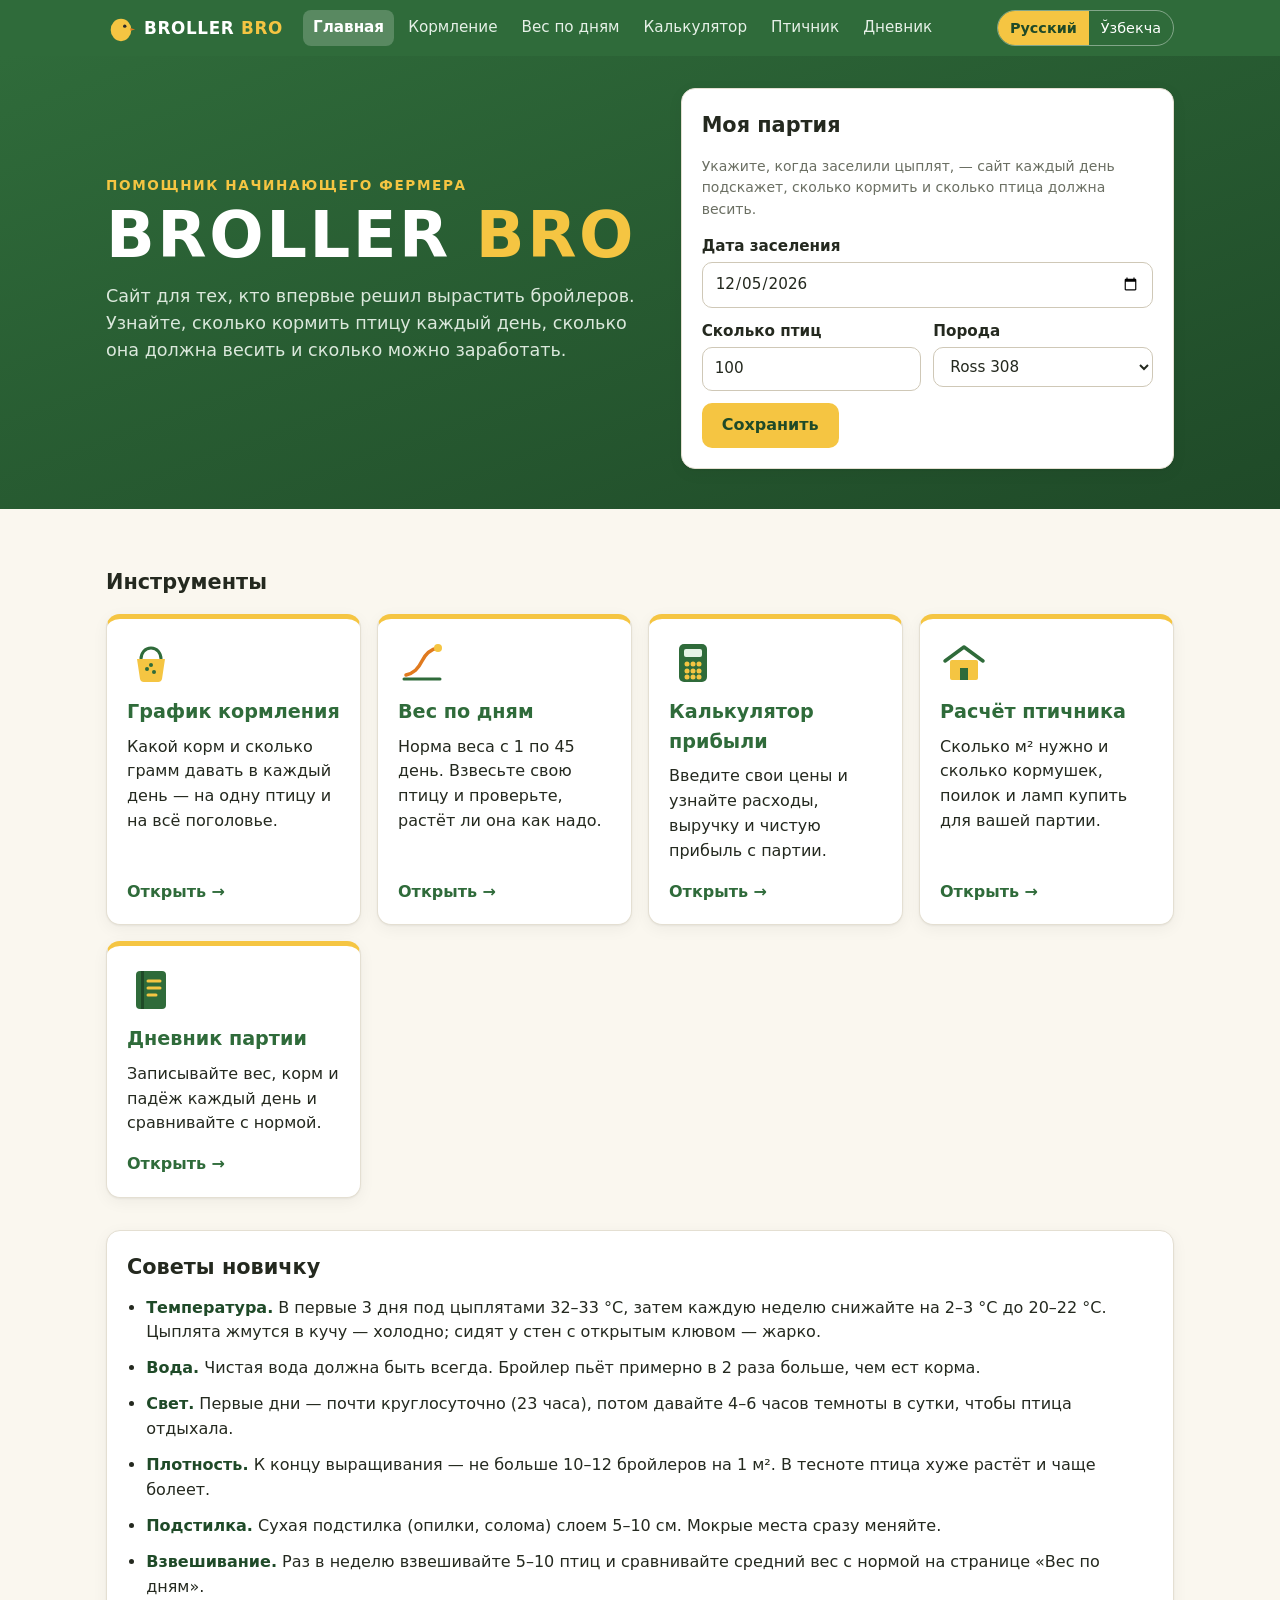
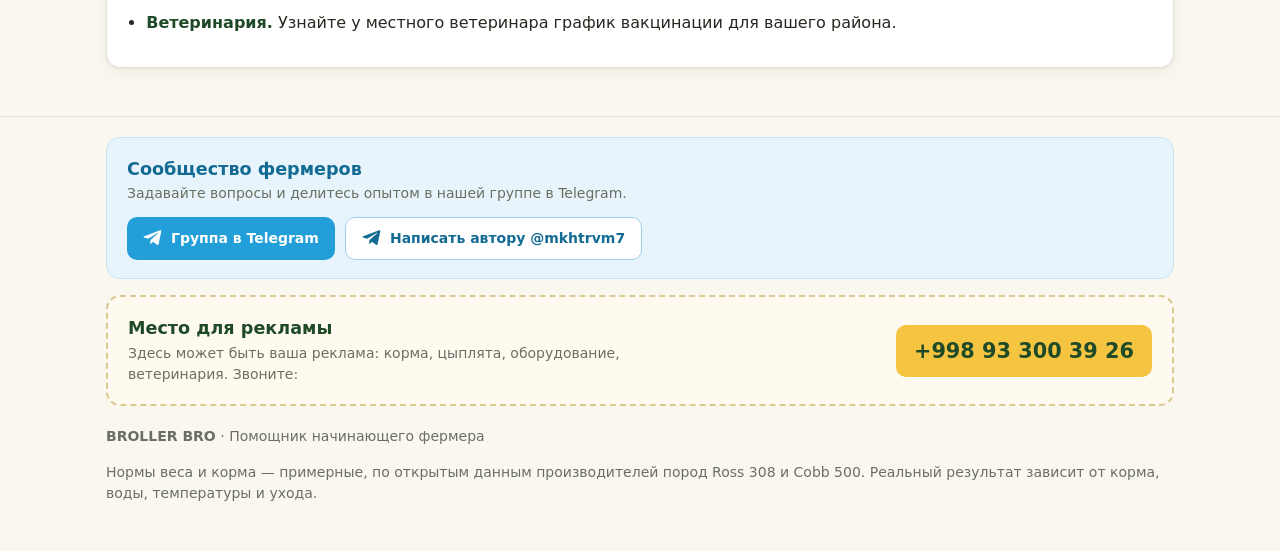
==== index.html @ 8eb661f3 "Расчёт птичника, дневник партии, блок Telegram - новая страница «Птичник»: площадь, оборудование, ра" ====
<!DOCTYPE html>
<html lang="ru">
<head>
  <meta charset="utf-8">
  <meta name="viewport" content="width=device-width, initial-scale=1">
  <title>BROLLER BRO</title>
  <link rel="stylesheet" href="css/style.css">
</head>
<body>
  <header id="site-header" class="site-header"></header>

  <section class="hero-band">
    <div class="wrap hero-grid">
      <div class="hero-text">
        <p class="eyebrow" data-i18n="site.tagline"></p>
        <h1 class="hero-title brand-name"></h1>
        <p class="lead" data-i18n="home.lead"></p>
      </div>

      <section class="panel batch-panel" aria-labelledby="batch-title">
        <h2 id="batch-title" data-i18n="batch.title"></h2>
        <p class="muted small" data-i18n="batch.text"></p>
        <form id="batch-form" class="batch-form">
          <label class="field">
            <span data-i18n="batch.start"></span>
            <input id="batch-start" type="date" required>
          </label>
          <label class="field">
            <span data-i18n="batch.birds"></span>
            <input id="batch-birds" type="number" min="1" step="1" inputmode="numeric">
          </label>
          <label class="field">
            <span data-i18n="common.breed"></span>
            <select id="breed"></select>
          </label>
          <div class="batch-actions">
            <button type="submit" class="btn-primary" data-i18n="batch.save"></button>
            <button type="button" id="batch-clear" class="btn-link" data-i18n="batch.clear" hidden></button>
          </div>
        </form>
        <div id="batch-today" class="batch-today" hidden></div>
      </section>
    </div>
  </section>

  <main class="wrap">
    <h2 data-i18n="home.tools"></h2>
    <section class="cards">
      <a class="card" href="feeding.html">
        <svg class="card-icon" viewBox="0 0 48 48" aria-hidden="true">
          <path d="M10 20h28l-3 20a4 4 0 0 1-4 3H17a4 4 0 0 1-4-3z" fill="#f5c542"/>
          <path d="M14 20c0-6 4-11 10-11s10 5 10 11" fill="none" stroke="#2f6b3a" stroke-width="3"/>
          <circle cx="20" cy="30" r="2" fill="#2f6b3a"/><circle cx="27" cy="33" r="2" fill="#2f6b3a"/><circle cx="24" cy="26" r="2" fill="#2f6b3a"/>
        </svg>
        <h3 data-i18n="home.card.feeding.title"></h3>
        <p data-i18n="home.card.feeding.text"></p>
        <span class="card-link" data-i18n="home.card.open"></span>
      </a>
      <a class="card" href="growth.html">
        <svg class="card-icon" viewBox="0 0 48 48" aria-hidden="true">
          <path d="M6 40h36" stroke="#2f6b3a" stroke-width="3" stroke-linecap="round"/>
          <path d="M8 36c8-2 12-6 16-14s10-12 16-13" fill="none" stroke="#e07a1f" stroke-width="3.5" stroke-linecap="round"/>
          <circle cx="40" cy="9" r="4" fill="#f5c542"/>
        </svg>
        <h3 data-i18n="home.card.growth.title"></h3>
        <p data-i18n="home.card.growth.text"></p>
        <span class="card-link" data-i18n="home.card.open"></span>
      </a>
      <a class="card" href="calculator.html">
        <svg class="card-icon" viewBox="0 0 48 48" aria-hidden="true">
          <rect x="10" y="5" width="28" height="38" rx="5" fill="#2f6b3a"/>
          <rect x="15" y="10" width="18" height="8" rx="2" fill="#e5f3e6"/>
          <g fill="#f5c542"><circle cx="18" cy="25" r="2.5"/><circle cx="24" cy="25" r="2.5"/><circle cx="30" cy="25" r="2.5"/><circle cx="18" cy="32" r="2.5"/><circle cx="24" cy="32" r="2.5"/><circle cx="30" cy="32" r="2.5"/><circle cx="18" cy="38" r="2.5"/><circle cx="24" cy="38" r="2.5"/><circle cx="30" cy="38" r="2.5"/></g>
        </svg>
        <h3 data-i18n="home.card.calculator.title"></h3>
        <p data-i18n="home.card.calculator.text"></p>
        <span class="card-link" data-i18n="home.card.open"></span>
      </a>
      <a class="card" href="area.html">
        <svg class="card-icon" viewBox="0 0 48 48" aria-hidden="true">
          <path d="M5 22 24 8l19 14" fill="none" stroke="#2f6b3a" stroke-width="3.5" stroke-linejoin="round" stroke-linecap="round"/>
          <rect x="10" y="21" width="28" height="20" rx="2" fill="#f5c542"/>
          <rect x="20" y="29" width="8" height="12" fill="#2f6b3a"/>
        </svg>
        <h3 data-i18n="home.card.area.title"></h3>
        <p data-i18n="home.card.area.text"></p>
        <span class="card-link" data-i18n="home.card.open"></span>
      </a>
      <a class="card" href="diary.html">
        <svg class="card-icon" viewBox="0 0 48 48" aria-hidden="true">
          <rect x="9" y="5" width="30" height="38" rx="4" fill="#2f6b3a"/>
          <rect x="14" y="5" width="3" height="38" fill="#1f4a28"/>
          <g stroke="#f5c542" stroke-width="3" stroke-linecap="round"><path d="M21 15h12"/><path d="M21 22h12"/><path d="M21 29h8"/></g>
        </svg>
        <h3 data-i18n="home.card.diary.title"></h3>
        <p data-i18n="home.card.diary.text"></p>
        <span class="card-link" data-i18n="home.card.open"></span>
      </a>
    </section>

    <section class="panel">
      <h2 data-i18n="home.tips.title"></h2>
      <ul class="tips">
        <li data-i18n-html="tips.1"></li>
        <li data-i18n-html="tips.2"></li>
        <li data-i18n-html="tips.3"></li>
        <li data-i18n-html="tips.4"></li>
        <li data-i18n-html="tips.5"></li>
        <li data-i18n-html="tips.6"></li>
        <li data-i18n-html="tips.7"></li>
      </ul>
    </section>
  </main>

  <footer id="site-footer" class="site-footer"></footer>

  <script src="lang/ru.js"></script>
  <script src="lang/uz.js"></script>
  <script src="data/breeds.js"></script>
  <script src="data/phases.js"></script>
  <script src="data/site.js"></script>
  <script src="js/main.js"></script>
  <script src="js/home.js"></script>
</body>
</html>
---- css/style.css ----
/* Оформление сайта. Основные цвета — в блоке :root, их легко поменять. */

:root {
  --green: #2f6b3a;
  --green-dark: #1f4a28;
  --yellow: #f5c542;
  --orange: #e07a1f;
  --bg: #faf7ef;
  --card: #ffffff;
  --text: #24291f;
  --muted: #6b6f63;
  --line: #e4dfd2;
  --good: #2f8a3e;
  --warn: #b8860b;
  --bad: #c0392b;
  --radius: 14px;
  --shadow: 0 1px 2px rgba(0, 0, 0, 0.05), 0 4px 16px rgba(0, 0, 0, 0.05);
}

* { box-sizing: border-box; }

body {
  margin: 0;
  background: var(--bg);
  color: var(--text);
  font: 16px/1.55 system-ui, -apple-system, "Segoe UI", Roboto, Arial, sans-serif;
}

.wrap {
  max-width: 1100px;
  margin: 0 auto;
  padding-inline: 16px;
}

main.wrap { padding-block: 24px 48px; }

h1 { font-size: clamp(1.6rem, 4vw, 2.3rem); line-height: 1.2; margin: 0.4em 0 0.3em; }
h2 { font-size: 1.3rem; margin: 1.6em 0 0.6em; }
h3 { font-size: 1.05rem; margin: 0 0 0.3em; }
.panel h2:first-child { margin-top: 0; }

.lead { font-size: 1.1rem; color: var(--muted); max-width: 46em; margin-top: 0; }
.muted { color: var(--muted); }
.small { font-size: 0.875rem; }

/* ---------- Шапка ---------- */
.site-header {
  background: var(--green);
  color: #fff;
  position: sticky;
  top: 0;
  z-index: 10;
}
.header-inner {
  display: flex;
  flex-wrap: wrap;
  align-items: center;
  gap: 8px 20px;
  padding-block: 10px;
}
.brand {
  display: flex;
  align-items: center;
  gap: 8px;
  color: #fff;
  text-decoration: none;
  font-weight: 700;
  font-size: 1.05rem;
}
.brand-mark { width: 30px; height: 30px; }
.nav { display: flex; flex-wrap: wrap; gap: 4px; flex: 1; }
.nav a {
  color: #e6f0e7;
  text-decoration: none;
  padding: 6px 10px;
  border-radius: 8px;
  font-size: 0.95rem;
}
.nav a:hover { background: rgba(255, 255, 255, 0.12); color: #fff; }
.nav a[aria-current="page"] { background: rgba(255, 255, 255, 0.2); color: #fff; font-weight: 600; }

.lang-switch { display: flex; border: 1px solid rgba(255, 255, 255, 0.4); border-radius: 999px; overflow: hidden; }
.lang-switch button {
  border: 0;
  background: transparent;
  color: #fff;
  padding: 6px 12px;
  font: inherit;
  font-size: 0.9rem;
  cursor: pointer;
}
.lang-switch button[aria-pressed="true"] { background: var(--yellow); color: var(--green-dark); font-weight: 700; }

/* ---------- Подвал ---------- */
.site-footer {
  border-top: 1px solid var(--line);
  color: var(--muted);
  font-size: 0.875rem;
  padding-block: 20px 32px;
}

/* ---------- Telegram ---------- */
.tg-box {
  display: flex;
  flex-wrap: wrap;
  align-items: center;
  justify-content: space-between;
  gap: 12px 24px;
  margin-bottom: 16px;
  padding: 18px 20px;
  border-radius: var(--radius);
  background: #e8f4fb;
  border: 1px solid #c4e2f3;
  color: var(--text);
}
.tg-box p { margin: 0; }
.tg-title { font-weight: 800; font-size: 1.1rem; color: #136b94; }
.tg-text { color: var(--muted); }
.tg-links { display: flex; flex-wrap: wrap; gap: 10px; }
.tg-btn {
  display: inline-flex;
  align-items: center;
  gap: 8px;
  padding: 10px 16px;
  border-radius: 10px;
  background: #229ed9;
  color: #fff;
  font-weight: 700;
  text-decoration: none;
}
.tg-btn:hover { background: #1a8bc0; }
.tg-btn-light { background: #fff; color: #136b94; border: 1px solid #9fd0ea; }
.tg-btn-light:hover { background: #f3fafe; }
.tg-icon { width: 20px; height: 20px; flex: none; }

/* ---------- Место для рекламы ---------- */
.ad-box {
  display: flex;
  flex-wrap: wrap;
  align-items: center;
  justify-content: space-between;
  gap: 12px 24px;
  margin-bottom: 20px;
  padding: 18px 20px;
  border: 2px dashed #d9c98f;
  border-radius: var(--radius);
  background: #fffaf0;
  color: var(--text);
}
.ad-box p { margin: 0; }
.ad-title { font-weight: 800; font-size: 1.1rem; color: var(--green-dark); }
.ad-text { color: var(--muted); max-width: 40em; }
.ad-phone {
  font-size: 1.3rem;
  font-weight: 800;
  white-space: nowrap;
  color: var(--green-dark);
  background: var(--yellow);
  padding: 10px 18px;
  border-radius: 10px;
  text-decoration: none;
}
.ad-phone:hover { background: #f0b92a; }

/* ---------- Главная ---------- */
.hero { padding-block: 16px 8px; }
.cards {
  display: grid;
  grid-template-columns: repeat(auto-fit, minmax(240px, 1fr));
  gap: 16px;
  margin-block: 16px 32px;
}
.card {
  display: flex;
  flex-direction: column;
  background: var(--card);
  border: 1px solid var(--line);
  border-radius: var(--radius);
  box-shadow: var(--shadow);
  padding: 20px;
  color: inherit;
  text-decoration: none;
  border-top: 5px solid var(--yellow);
  transition: transform 0.15s, box-shadow 0.15s;
}
.card:hover { transform: translateY(-2px); box-shadow: 0 8px 24px rgba(0, 0, 0, 0.08); }
.card h3 { margin: 0 0 0.4em; color: var(--green); font-size: 1.2rem; }
.card-icon { width: 48px; height: 48px; margin-bottom: 10px; }
.card p { margin: 0 0 1em; flex: 1; }
.card-link { color: var(--green); font-weight: 600; }

.tips { margin: 0; padding-left: 1.2em; }
.tips li { margin-bottom: 0.7em; }
.tips b { color: var(--green-dark); }

/* ---------- Блоки и поля ---------- */
.panel {
  background: var(--card);
  border: 1px solid var(--line);
  border-radius: var(--radius);
  box-shadow: var(--shadow);
  padding: 20px;
}

.controls { display: flex; flex-wrap: wrap; gap: 12px 20px; margin-block: 12px; }
.field { display: flex; flex-direction: column; gap: 4px; font-size: 0.95rem; flex: 1 1 200px; max-width: 320px; }
.field > span { font-weight: 600; }
.field small { font-size: 0.8rem; }

input, select {
  font: inherit;
  padding: 9px 12px;
  border: 1px solid #cfc8b7;
  border-radius: 10px;
  background: #fff;
  color: var(--text);
  width: 100%;
}
input:focus, select:focus { outline: 3px solid rgba(47, 107, 58, 0.25); border-color: var(--green); }

fieldset { border: 0; padding: 0; margin: 0 0 18px; display: grid; gap: 12px; }
legend { font-weight: 700; color: var(--green); margin-bottom: 8px; padding: 0; }
fieldset .field { max-width: none; }

.btn-secondary {
  font: inherit;
  padding: 9px 16px;
  border-radius: 10px;
  border: 1px solid var(--green);
  background: transparent;
  color: var(--green);
  cursor: pointer;
}
.btn-secondary:hover { background: rgba(47, 107, 58, 0.08); }

/* ---------- Периоды корма ---------- */
.phases { display: grid; grid-template-columns: repeat(auto-fit, minmax(240px, 1fr)); gap: 16px; }
.phase {
  background: var(--card);
  border: 1px solid var(--line);
  border-left: 6px solid var(--phase);
  border-radius: var(--radius);
  padding: 16px 18px;
  box-shadow: var(--shadow);
}
.phase p { margin: 0 0 0.6em; }
.phase-days { font-weight: 700; color: var(--muted); }
.phase-form { font-style: italic; }
.phase dl { display: grid; grid-template-columns: 1fr 1fr; gap: 8px; margin: 12px 0 0; }
.phase dt { font-size: 0.8rem; color: var(--muted); }
.phase dd { margin: 0; font-weight: 700; font-size: 1.1rem; }

/* ---------- Таблицы ---------- */
.table-wrap { overflow-x: auto; background: var(--card); border: 1px solid var(--line); border-radius: var(--radius); }
.data-table { width: 100%; border-collapse: collapse; font-variant-numeric: tabular-nums; }
.data-table th, .data-table td { padding: 8px 14px; text-align: right; border-bottom: 1px solid var(--line); white-space: nowrap; }
.data-table th:first-child, .data-table td:first-child { text-align: left; }
.data-table thead th {
  position: sticky;
  top: 0;
  background: #f2eee3;
  font-size: 0.85rem;
  color: var(--muted);
  white-space: normal;
  vertical-align: bottom;
}
.data-table tbody tr:hover { background: #fbf8f0; }
.phase-rows td:first-child { border-left: 5px solid var(--phase); }
.phase-rows td:nth-child(2) { text-align: left; }
.tag {
  display: inline-block;
  padding: 1px 8px;
  border-radius: 999px;
  font-size: 0.8rem;
  background: color-mix(in srgb, var(--phase) 18%, white);
  color: var(--text);
}

/* ---------- Вес по дням ---------- */
.growth-grid { display: grid; grid-template-columns: 2fr 1fr; gap: 16px; margin-top: 8px; }
.chart-box { position: relative; height: 340px; }
.check-result { margin-top: 12px; padding: 12px 14px; border-radius: 10px; background: #f2eee3; }
.check-result p { margin: 0.2em 0; }
.check-status { font-weight: 600; }
.check-result.is-ahead, .check-result.is-ok { background: #e5f3e6; }
.check-result.is-ahead .check-status, .check-result.is-ok .check-status { color: var(--good); }
.check-result.is-behind { background: #fbe9e6; }
.check-result.is-behind .check-status { color: var(--bad); }

/* ---------- Калькулятор ---------- */
.calc-grid { display: grid; grid-template-columns: 1fr 1fr; gap: 16px; align-items: start; }
.result-panel { position: sticky; top: 76px; }
.profit { border-radius: 12px; padding: 16px 18px; margin-bottom: 16px; }
.profit span { display: block; font-weight: 600; }
.profit strong { font-size: clamp(1.6rem, 4vw, 2.2rem); font-variant-numeric: tabular-nums; }
.profit.is-profit { background: #e5f3e6; color: var(--good); }
.profit.is-loss { background: #fbe9e6; color: var(--bad); }

.stats { display: grid; grid-template-columns: 1fr 1fr; gap: 10px 16px; margin: 0 0 16px; }
.stat { border-bottom: 1px solid var(--line); padding-bottom: 6px; }
.stat dt { font-size: 0.82rem; color: var(--muted); }
.stat dd { margin: 0; font-weight: 700; font-variant-numeric: tabular-nums; }

.bars { display: grid; gap: 8px; margin-bottom: 12px; }
.bar-row { display: grid; grid-template-columns: 9em 1fr 3em; align-items: center; gap: 10px; font-size: 0.9rem; }
.bar-track { height: 12px; background: #f0ebdf; border-radius: 999px; overflow: hidden; }
.bar-fill { display: block; height: 100%; border-radius: 999px; }
.bar-chicks { background: var(--yellow); }
.bar-feed { background: var(--green); }
.bar-vet { background: #5b8dbf; }
.bar-other { background: var(--orange); }
.bar-value { text-align: right; font-variant-numeric: tabular-nums; }

/* ---------- Название BROLLER BRO ---------- */
.brand-name { letter-spacing: 0.04em; font-weight: 800; }
.brand-name b { color: var(--yellow); }
.header-menu { display: flex; flex-wrap: wrap; align-items: center; gap: 8px 20px; flex: 1; }
.nav-toggle { display: none; }

/* ---------- Главная: верхний блок и «Моя партия» ---------- */
.hero-band {
  background: linear-gradient(160deg, var(--green) 0%, var(--green-dark) 100%);
  color: #fff;
  padding-block: 32px 40px;
}
.hero-grid { display: grid; grid-template-columns: 1.1fr 1fr; gap: 32px; align-items: center; }
.eyebrow { text-transform: uppercase; letter-spacing: 0.12em; font-size: 0.85rem; color: var(--yellow); margin: 0; font-weight: 700; }
.hero-title { font-size: clamp(2.4rem, 7vw, 4rem); margin: 0.1em 0 0.25em; line-height: 1; }
.hero-band .lead { color: #dbe8dc; }
.batch-panel { color: var(--text); }
.batch-form { display: grid; grid-template-columns: 1fr 1fr; gap: 12px; margin-top: 12px; }
.batch-form .field { max-width: none; }
.batch-form .field:first-child { grid-column: 1 / -1; }
.batch-actions { grid-column: 1 / -1; display: flex; align-items: center; gap: 12px; }

.batch-today { margin-top: 18px; padding-top: 16px; border-top: 1px solid var(--line); }
.today-head { font-size: 1.25rem; font-weight: 800; color: var(--green); margin: 0 0 8px; }
.progress { height: 8px; background: #f0ebdf; border-radius: 999px; overflow: hidden; margin-bottom: 14px; }
.progress span { display: block; height: 100%; background: linear-gradient(90deg, var(--yellow), var(--green)); border-radius: 999px; }
.today-grid { display: grid; grid-template-columns: repeat(2, 1fr); gap: 10px; }
.today-tile { background: #f7f4ea; border-radius: 10px; padding: 10px 12px; }
.today-tile span { display: block; font-size: 0.8rem; color: var(--muted); }
.today-tile strong { font-size: 1.2rem; font-variant-numeric: tabular-nums; }
.today-tile.is-main { background: #fff6d6; grid-column: 1 / -1; }
.today-tile.is-main strong { font-size: 1.8rem; color: var(--green-dark); }
.today-phase { margin: 12px 0 0; font-size: 0.92rem; }
.today-links { display: flex; flex-wrap: wrap; gap: 6px 18px; margin: 10px 0 0; }
.today-links a { color: var(--green); font-weight: 600; }

/* ---------- Кнопки ---------- */
.btn-primary {
  font: inherit;
  font-weight: 700;
  padding: 10px 20px;
  border-radius: 10px;
  border: 0;
  background: var(--yellow);
  color: var(--green-dark);
  cursor: pointer;
}
.btn-primary:hover { background: #f0b92a; }
.btn-link { font: inherit; border: 0; background: none; color: var(--muted); text-decoration: underline; cursor: pointer; padding: 6px; }
.controls-btn { align-self: flex-end; }

/* ---------- Сегодняшний день в таблицах ---------- */
.data-table tr.is-today td { background: #fff3c4; font-weight: 700; }
.today-badge {
  display: inline-block;
  margin-left: 6px;
  padding: 0 7px;
  border-radius: 999px;
  background: var(--orange);
  color: #fff;
  font-size: 0.72rem;
  font-weight: 700;
  vertical-align: middle;
}
#check { scroll-margin-top: 80px; }

/* ---------- Расчёт птичника ---------- */
.equip-list { list-style: none; margin: 0; padding: 0; display: grid; gap: 8px; }
.equip-list li {
  display: flex;
  flex-wrap: wrap;
  justify-content: space-between;
  gap: 4px 12px;
  padding: 10px 12px;
  background: #f7f4ea;
  border-radius: 10px;
}
.equip-list strong { font-variant-numeric: tabular-nums; }
.equip-list small { font-weight: 400; color: var(--muted); }

/* ---------- Дневник партии ---------- */
.notice { display: flex; flex-wrap: wrap; align-items: center; justify-content: space-between; gap: 12px; }
.notice p { margin: 0; font-weight: 600; }
a.btn-primary { text-decoration: none; display: inline-block; }
.form-grid { display: grid; grid-template-columns: 1fr 1fr; gap: 12px; margin-bottom: 14px; }
.form-grid .field { max-width: none; }
.form-wide { grid-column: 1 / -1; }
.form-msg { color: var(--bad); font-weight: 600; margin: 0 0 12px; }
.today-tile small { display: block; font-size: 0.8rem; color: var(--muted); }
.today-tile.is-good small { color: var(--good); font-weight: 600; }
.today-tile.is-bad small { color: var(--bad); font-weight: 600; }
.diary-chart-panel { margin-top: 16px; }
.section-head { display: flex; flex-wrap: wrap; align-items: center; justify-content: space-between; gap: 8px 16px; }
.section-head h2 { margin-bottom: 0.3em; }
.section-actions { display: flex; flex-wrap: wrap; align-items: center; gap: 8px; }
.pct-good { color: var(--good); font-weight: 700; }
.pct-bad { color: var(--bad); font-weight: 700; }
.note-cell { text-align: left !important; white-space: normal !important; min-width: 10em; max-width: 22em; }
.btn-del {
  font: inherit;
  font-size: 0.82rem;
  border: 1px solid var(--line);
  background: #fff;
  color: var(--muted);
  border-radius: 8px;
  padding: 4px 10px;
  cursor: pointer;
}
.btn-del:hover { border-color: var(--bad); color: var(--bad); }
.btn-del.is-armed, .btn-link.is-armed { background: var(--bad); color: #fff; border-color: var(--bad); border-radius: 8px; text-decoration: none; }

/* ---------- Телефоны ---------- */
@media (max-width: 800px) {
  .growth-grid, .calc-grid, .hero-grid { grid-template-columns: 1fr; }
  .result-panel { position: static; }
  .field { max-width: none; }

  .nav-toggle {
    display: inline-flex;
    align-items: center;
    gap: 8px;
    margin-left: auto;
    font: inherit;
    color: #fff;
    background: rgba(255, 255, 255, 0.12);
    border: 0;
    border-radius: 8px;
    padding: 8px 12px;
    cursor: pointer;
  }
  .nav-toggle-bars, .nav-toggle-bars::before, .nav-toggle-bars::after {
    display: block;
    width: 18px;
    height: 2px;
    background: #fff;
    border-radius: 2px;
    position: relative;
  }
  .nav-toggle-bars::before, .nav-toggle-bars::after { content: ""; position: absolute; left: 0; }
  .nav-toggle-bars::before { top: -6px; }
  .nav-toggle-bars::after { top: 6px; }

  .header-menu { display: none; flex-basis: 100%; flex-direction: column; align-items: stretch; padding-bottom: 8px; }
  .site-header.is-open .header-menu { display: flex; }
  .nav { flex-direction: column; }
  .nav a { padding: 10px 12px; font-size: 1rem; }
  .lang-switch { align-self: flex-start; }
}
@media (max-width: 420px) {
  .stats { grid-template-columns: 1fr; }
  .bar-row { grid-template-columns: 7em 1fr 3em; }
}
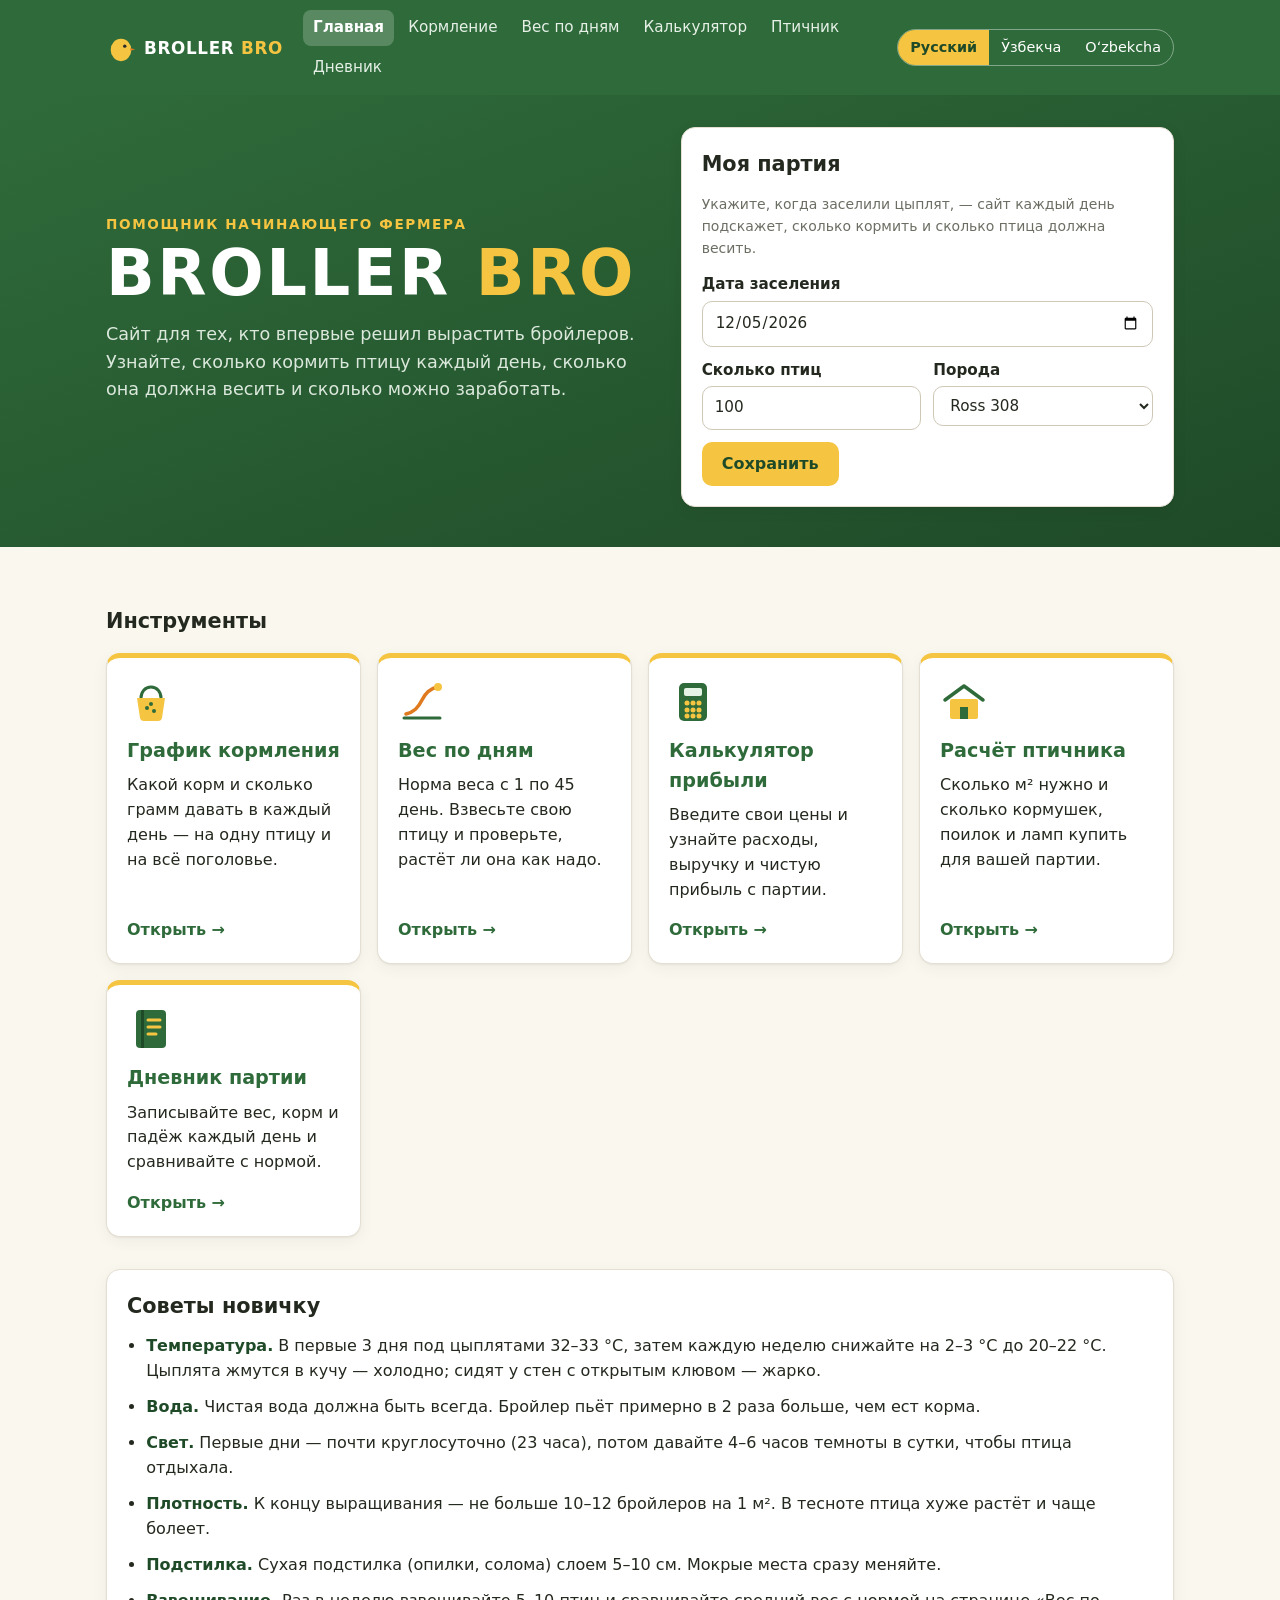
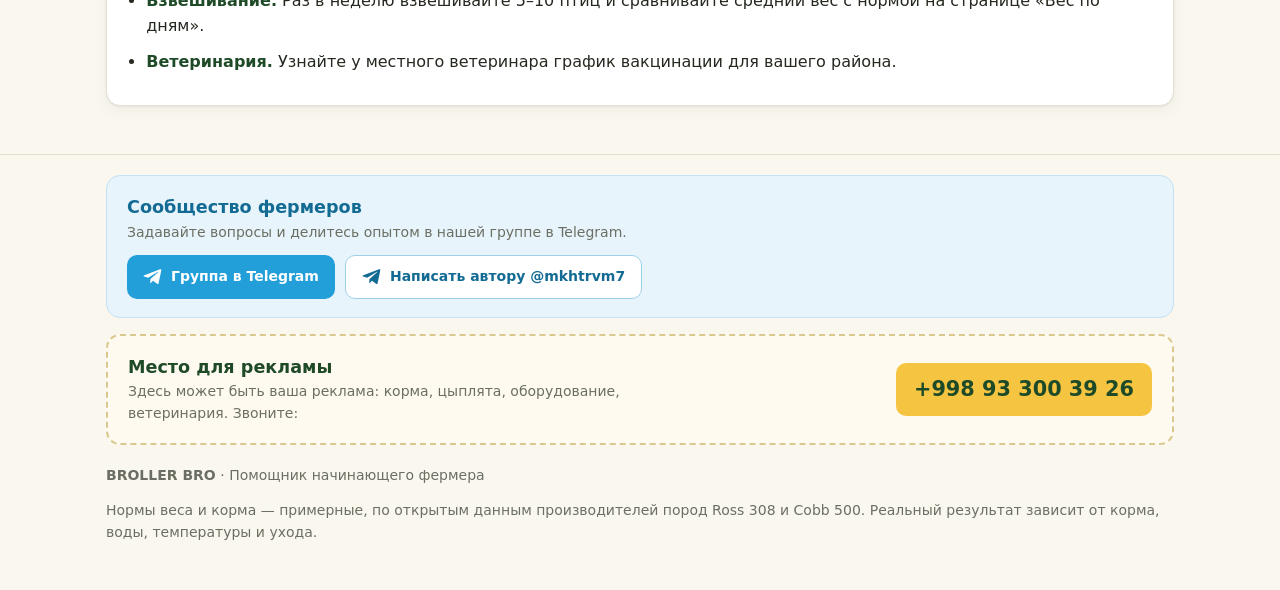
==== commit ee6d4076: "Узбекский язык на латинице - новый файл lang/uz-latn.js (210 текстов, официальный латинский алфавит)" ====
--- a/index.html
+++ b/index.html
@@ -116,6 +116,7 @@
 
   <script src="lang/ru.js"></script>
   <script src="lang/uz.js"></script>
+  <script src="lang/uz-latn.js"></script>
   <script src="data/breeds.js"></script>
   <script src="data/phases.js"></script>
   <script src="data/site.js"></script>
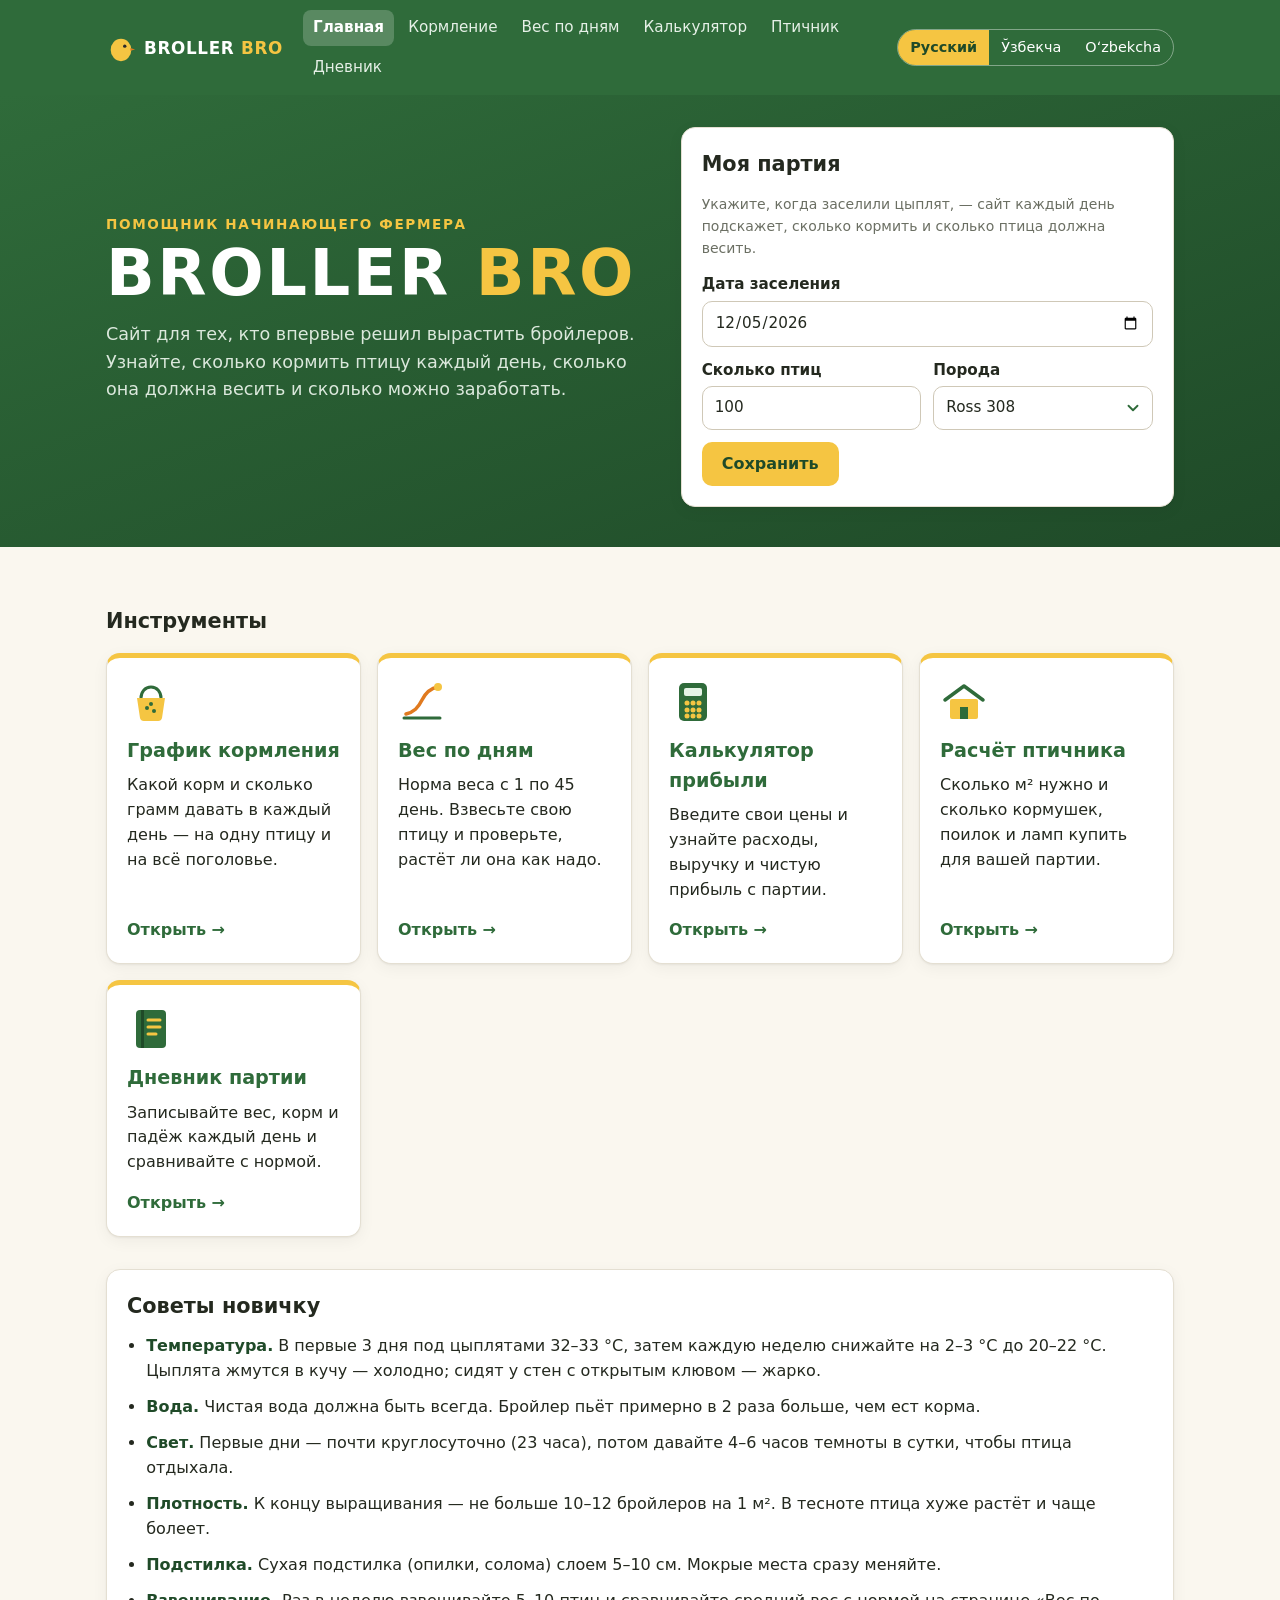
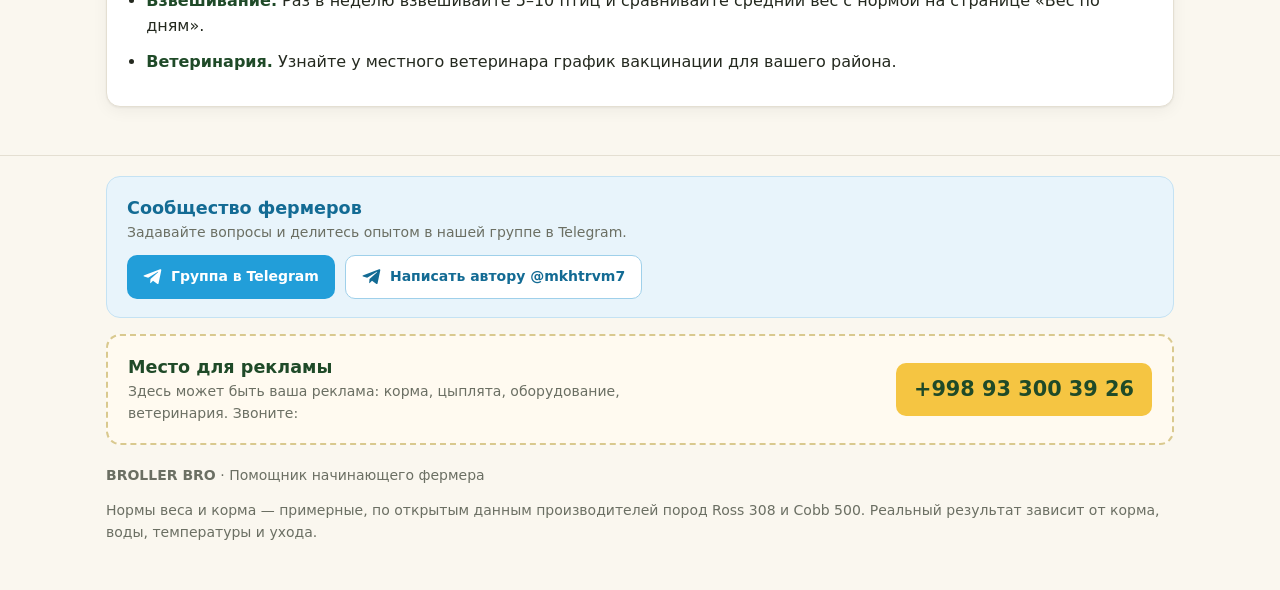
==== commit 75ca2e19: "Приложение (PWA), удобство на телефоне, подготовка к поиску - Нижнее меню на телефоне, крупные поля " ====
--- a/index.html
+++ b/index.html
@@ -2,11 +2,32 @@
 <html lang="ru">
 <head>
   <meta charset="utf-8">
-  <meta name="viewport" content="width=device-width, initial-scale=1">
-  <title>BROLLER BRO</title>
+  <meta name="viewport" content="width=device-width, initial-scale=1, viewport-fit=cover">
+  <title>Бройлеры: просто о главном · BROLLER BRO</title>
+  <meta name="description" content="Бройлеры для начинающих фермеров: график кормления по дням, нормы веса Ross 308 и Cobb 500, калькулятор прибыли и расчёт птичника. Бесплатно.">
+  <link rel="canonical" href="https://mukhtarovmeyirbek4-byte.github.io/broller-bro/">
+  <link rel="icon" href="favicon.svg" type="image/svg+xml">
+  <link rel="icon" href="img/icon-192.png" type="image/png" sizes="192x192">
+  <link rel="apple-touch-icon" href="img/icon-180.png">
+  <link rel="manifest" href="manifest.webmanifest">
+  <meta name="apple-mobile-web-app-capable" content="yes">
+  <meta name="mobile-web-app-capable" content="yes">
+  <meta name="apple-mobile-web-app-title" content="BROLLER BRO">
+  <meta name="apple-mobile-web-app-status-bar-style" content="default">
+  <meta name="theme-color" content="#2f6b3a">
+  <meta property="og:type" content="website">
+  <meta property="og:site_name" content="BROLLER BRO">
+  <meta property="og:locale" content="ru_RU">
+  <meta property="og:title" content="Бройлеры: просто о главном · BROLLER BRO">
+  <meta property="og:description" content="Бройлеры для начинающих фермеров: график кормления по дням, нормы веса Ross 308 и Cobb 500, калькулятор прибыли и расчёт птичника. Бесплатно.">
+  <meta property="og:url" content="https://mukhtarovmeyirbek4-byte.github.io/broller-bro/">
+  <meta property="og:image" content="https://mukhtarovmeyirbek4-byte.github.io/broller-bro/img/og-image.png">
+  <meta property="og:image:width" content="1200">
+  <meta property="og:image:height" content="630">
+  <meta name="twitter:card" content="summary_large_image">
   <link rel="stylesheet" href="css/style.css">
 </head>
-<body>
+<body data-title="home.title" data-meta="meta.home">
   <header id="site-header" class="site-header"></header>
 
   <section class="hero-band">
--- a/css/style.css
+++ b/css/style.css
@@ -463,3 +463,158 @@
   .stats { grid-template-columns: 1fr; }
   .bar-row { grid-template-columns: 7em 1fr 3em; }
 }
+
+/* ---------- Установка приложения (PWA) ---------- */
+.pwa-box {
+  margin-bottom: 20px;
+  padding: 14px 20px;
+  border: 1px solid var(--line);
+  border-radius: var(--radius);
+  background: var(--card);
+}
+.pwa-box[hidden] { display: none; }
+.pwa-box p { margin: 0; color: var(--text); }
+.pwa-box .btn-secondary { font-weight: 700; font-size: 1rem; }
+
+/* ---------- Удобство на телефоне ---------- */
+html { -webkit-text-size-adjust: 100%; text-size-adjust: 100%; }
+a, button, input, select, label { -webkit-tap-highlight-color: rgba(47, 107, 58, 0.15); }
+button, .btn-primary, .btn-secondary, .tg-btn, .ad-phone { touch-action: manipulation; }
+
+/* Нижнее меню — только на телефоне */
+.tabbar { display: none; }
+
+@media (max-width: 800px) {
+  /* 16px в полях — иначе iPhone сам увеличивает страницу при вводе */
+  input, select { font-size: 16px; min-height: 44px; }
+  .btn-primary, .btn-secondary, .tg-btn { min-height: 44px; }
+  .btn-primary, .btn-secondary { padding-inline: 18px; }
+  .batch-actions .btn-primary, #diary-form .btn-primary { width: 100%; }
+
+  main.wrap { padding-block: 16px 32px; }
+  h2 { margin-top: 1.3em; }
+  .panel { padding: 16px; }
+  .hero-band { padding-block: 20px 28px; }
+  .chart-box { height: 260px; }
+
+  /* Таблицы: компактнее, первый столбец (день) не уезжает при прокрутке вбок */
+  .data-table th, .data-table td { padding: 8px 10px; }
+  .data-table th:first-child, .data-table td:first-child {
+    position: sticky;
+    left: 0;
+    z-index: 1;
+    background: var(--card);
+    box-shadow: 1px 0 0 var(--line);
+  }
+  .data-table thead th:first-child { z-index: 2; background: #f2eee3; }
+  .data-table tr.is-today td:first-child { background: #fff3c4; }
+
+  /* Телефонный номер рекламы — на всю ширину, удобно нажать */
+  .ad-phone { display: block; width: 100%; text-align: center; }
+  .tg-links, .tg-btn { width: 100%; }
+  .tg-btn { justify-content: center; }
+
+  /* Нижнее меню */
+  body.has-tabbar { padding-bottom: calc(64px + env(safe-area-inset-bottom)); }
+  .tabbar {
+    display: grid;
+    grid-template-columns: repeat(6, 1fr);
+    position: fixed;
+    left: 0;
+    right: 0;
+    bottom: 0;
+    z-index: 20;
+    background: var(--card);
+    border-top: 1px solid var(--line);
+    box-shadow: 0 -4px 16px rgba(0, 0, 0, 0.06);
+    padding-bottom: env(safe-area-inset-bottom);
+  }
+  .tabbar a {
+    display: flex;
+    flex-direction: column;
+    align-items: center;
+    justify-content: center;
+    gap: 2px;
+    min-height: 58px;
+    padding: 6px 2px;
+    color: var(--muted);
+    text-decoration: none;
+    font-size: 0.68rem;
+    font-weight: 600;
+    line-height: 1.1;
+    text-align: center;
+  }
+  .tabbar span { max-width: 100%; overflow: hidden; text-overflow: ellipsis; white-space: nowrap; }
+  .tabbar svg {
+    width: 24px;
+    height: 24px;
+    fill: none;
+    stroke: currentColor;
+    stroke-width: 1.8;
+    stroke-linecap: round;
+    stroke-linejoin: round;
+  }
+  .tabbar a[aria-current="page"] { color: var(--green); }
+  .tabbar a[aria-current="page"] svg { stroke-width: 2.3; }
+  .tabbar a[aria-current="page"]::before {
+    content: "";
+    position: absolute;
+    top: 0;
+    width: 28px;
+    height: 3px;
+    border-radius: 0 0 3px 3px;
+    background: var(--green);
+  }
+  .tabbar a { position: relative; }
+
+  /* Верхнее меню на телефоне не дублирует страницы — в нём остаётся выбор языка */
+  .header-menu .nav { display: none; }
+  .lang-switch { align-self: stretch; }
+  .lang-switch button { flex: 1; padding: 10px 8px; }
+}
+
+/* Чёлка и скруглённые углы iPhone в режиме приложения */
+@supports (padding: env(safe-area-inset-top)) {
+  .site-header { padding-top: env(safe-area-inset-top); }
+  .wrap { padding-left: max(16px, env(safe-area-inset-left)); padding-right: max(16px, env(safe-area-inset-right)); }
+}
+
+/* Выпадающие списки одной высоты с полями и со своей стрелкой */
+select {
+  -webkit-appearance: none;
+  appearance: none;
+  padding-right: 36px;
+  background-image: url("data:image/svg+xml,%3Csvg xmlns='http://www.w3.org/2000/svg' viewBox='0 0 24 24' fill='none' stroke='%232f6b3a' stroke-width='2.5' stroke-linecap='round' stroke-linejoin='round'%3E%3Cpath d='m6 9 6 6 6-6'/%3E%3C/svg%3E");
+  background-repeat: no-repeat;
+  background-position: right 10px center;
+  background-size: 18px;
+}
+@media (max-width: 800px) {
+  .tabbar a[aria-current="page"]::before { left: 50%; transform: translateX(-50%); }
+}
+
+/* Калькулятор: прибыль всегда видна внизу экрана телефона */
+.profit-bar { display: none; }
+#calc-result { scroll-margin-top: 80px; }
+@media (max-width: 800px) {
+  .profit-bar {
+    display: flex;
+    align-items: center;
+    justify-content: space-between;
+    gap: 12px;
+    position: fixed;
+    left: 12px;
+    right: 12px;
+    bottom: calc(68px + env(safe-area-inset-bottom));
+    z-index: 19;
+    padding: 10px 16px;
+    border-radius: 12px;
+    box-shadow: 0 4px 16px rgba(0, 0, 0, 0.15);
+    text-decoration: none;
+    font-weight: 700;
+  }
+  .profit-bar strong { font-size: 1.15rem; font-variant-numeric: tabular-nums; }
+  .profit-bar.is-profit { background: #e5f3e6; color: var(--good); border: 1px solid #b9dcbc; }
+  .profit-bar.is-loss { background: #fbe9e6; color: var(--bad); border: 1px solid #f0c3bb; }
+  body:has(.profit-bar) { padding-bottom: calc(124px + env(safe-area-inset-bottom)); }
+}
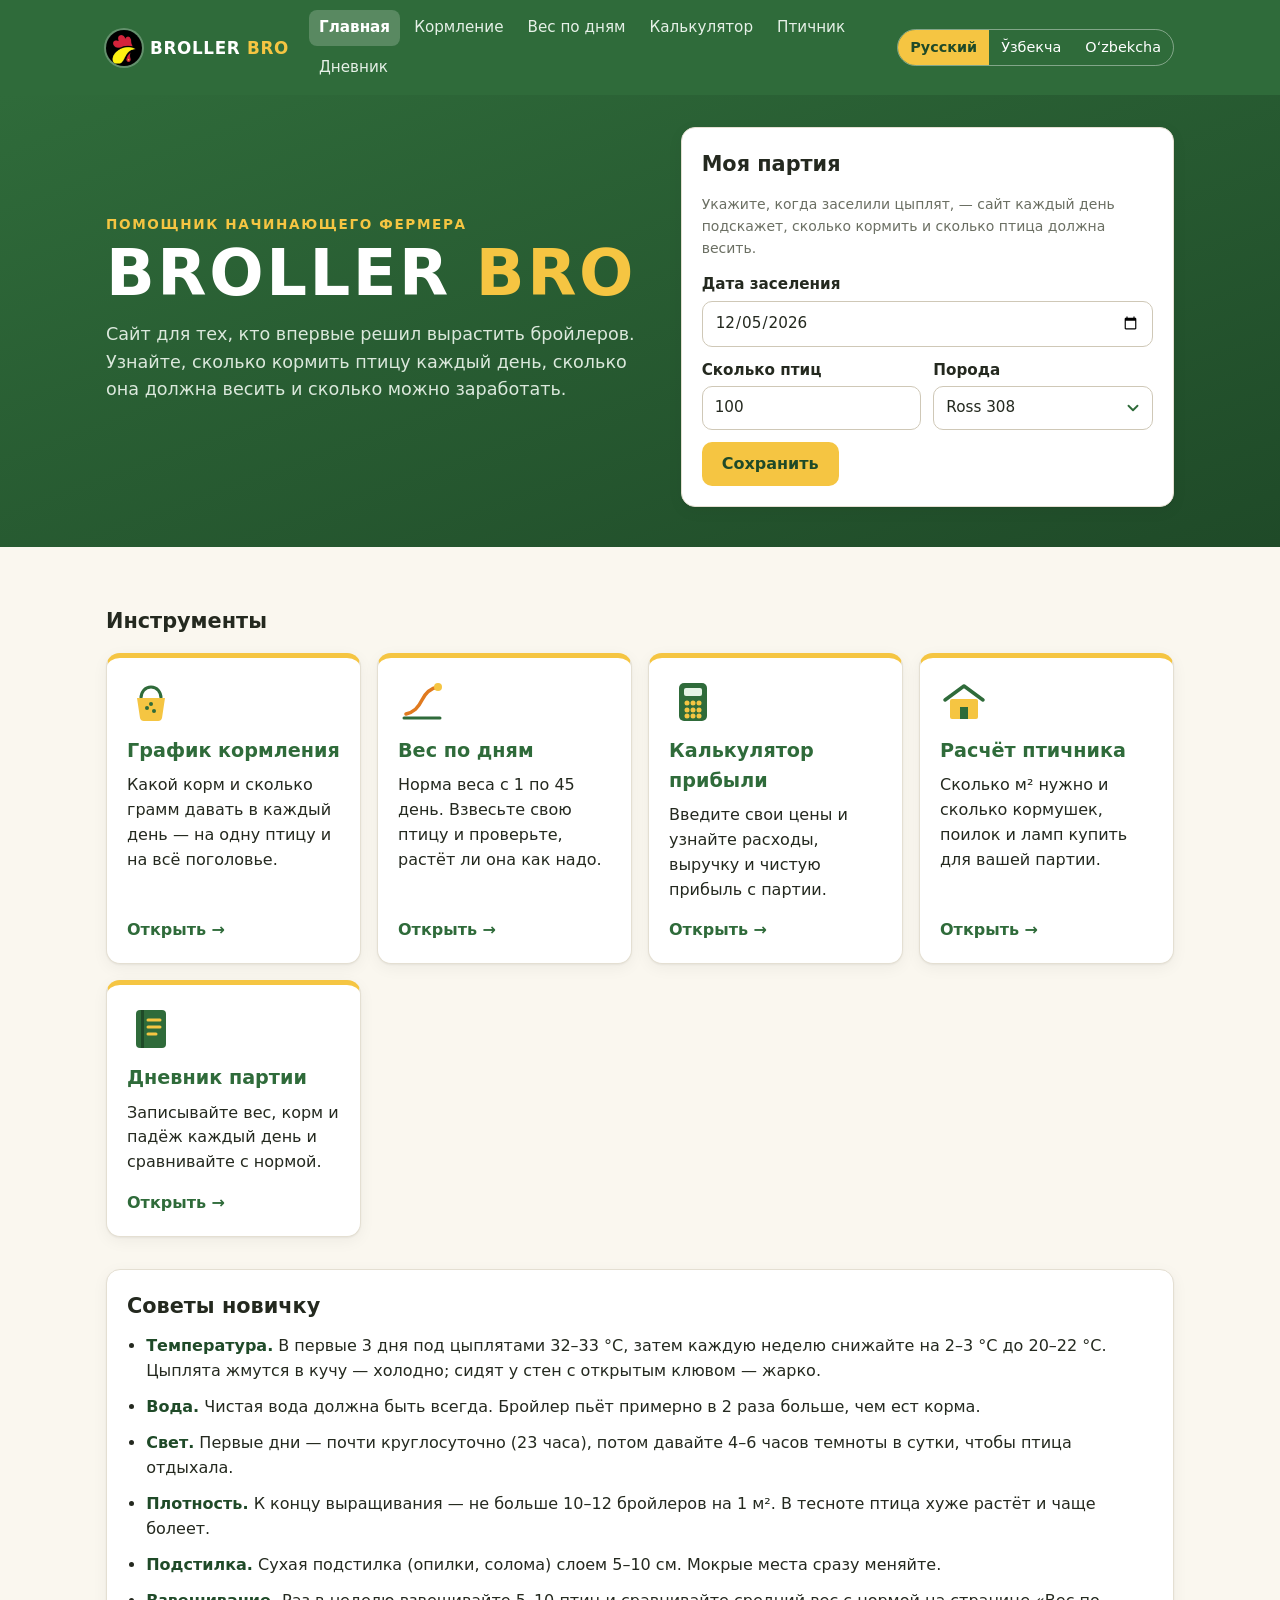
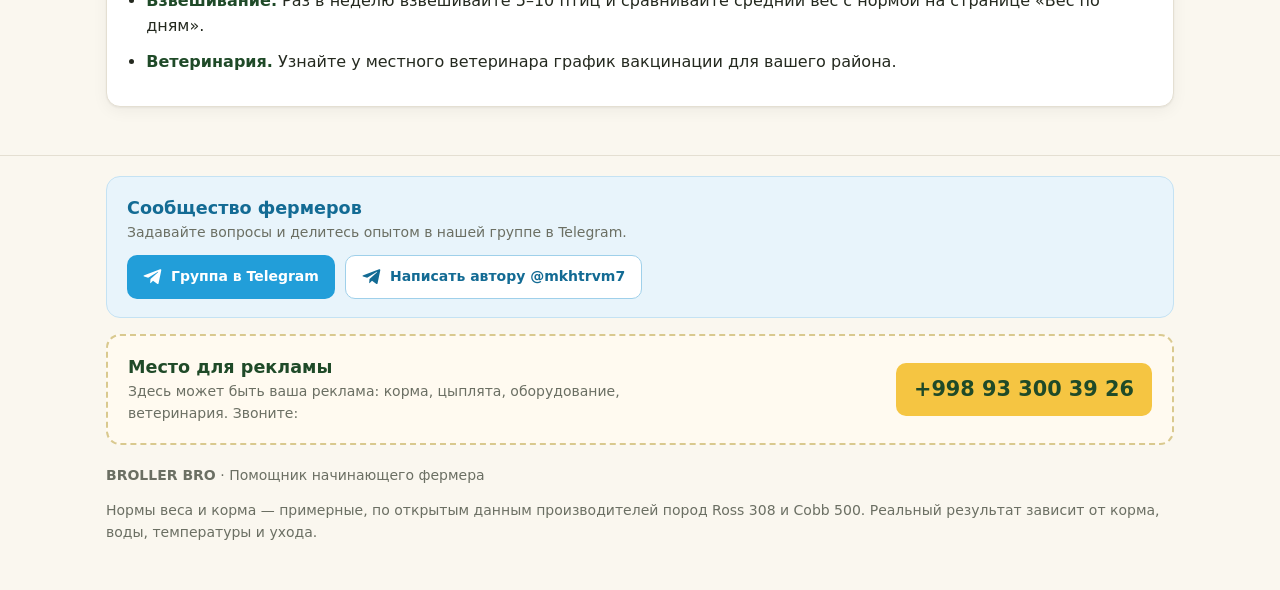
==== commit a3c5071d: "Домен brollerbro.uz и новый логотип - CNAME: brollerbro.uz, ссылки для поиска и Telegram на новый ад" ====
--- a/index.html
+++ b/index.html
@@ -5,8 +5,8 @@
   <meta name="viewport" content="width=device-width, initial-scale=1, viewport-fit=cover">
   <title>Бройлеры: просто о главном · BROLLER BRO</title>
   <meta name="description" content="Бройлеры для начинающих фермеров: график кормления по дням, нормы веса Ross 308 и Cobb 500, калькулятор прибыли и расчёт птичника. Бесплатно.">
-  <link rel="canonical" href="https://mukhtarovmeyirbek4-byte.github.io/broller-bro/">
-  <link rel="icon" href="favicon.svg" type="image/svg+xml">
+  <link rel="canonical" href="https://brollerbro.uz/">
+  <link rel="icon" href="img/favicon-32.png" type="image/png" sizes="32x32">
   <link rel="icon" href="img/icon-192.png" type="image/png" sizes="192x192">
   <link rel="apple-touch-icon" href="img/icon-180.png">
   <link rel="manifest" href="manifest.webmanifest">
@@ -20,8 +20,8 @@
   <meta property="og:locale" content="ru_RU">
   <meta property="og:title" content="Бройлеры: просто о главном · BROLLER BRO">
   <meta property="og:description" content="Бройлеры для начинающих фермеров: график кормления по дням, нормы веса Ross 308 и Cobb 500, калькулятор прибыли и расчёт птичника. Бесплатно.">
-  <meta property="og:url" content="https://mukhtarovmeyirbek4-byte.github.io/broller-bro/">
-  <meta property="og:image" content="https://mukhtarovmeyirbek4-byte.github.io/broller-bro/img/og-image.png">
+  <meta property="og:url" content="https://brollerbro.uz/">
+  <meta property="og:image" content="https://brollerbro.uz/img/og-image.png">
   <meta property="og:image:width" content="1200">
   <meta property="og:image:height" content="630">
   <meta name="twitter:card" content="summary_large_image">
--- a/css/style.css
+++ b/css/style.css
@@ -618,3 +618,6 @@
   .profit-bar.is-loss { background: #fbe9e6; color: var(--bad); border: 1px solid #f0c3bb; }
   body:has(.profit-bar) { padding-bottom: calc(124px + env(safe-area-inset-bottom)); }
 }
+
+/* Логотип в шапке (петушок с аватарки) */
+img.brand-mark { width: 36px; height: 36px; border-radius: 50%; background: #000; box-shadow: 0 0 0 2px rgba(255, 255, 255, 0.25); }
